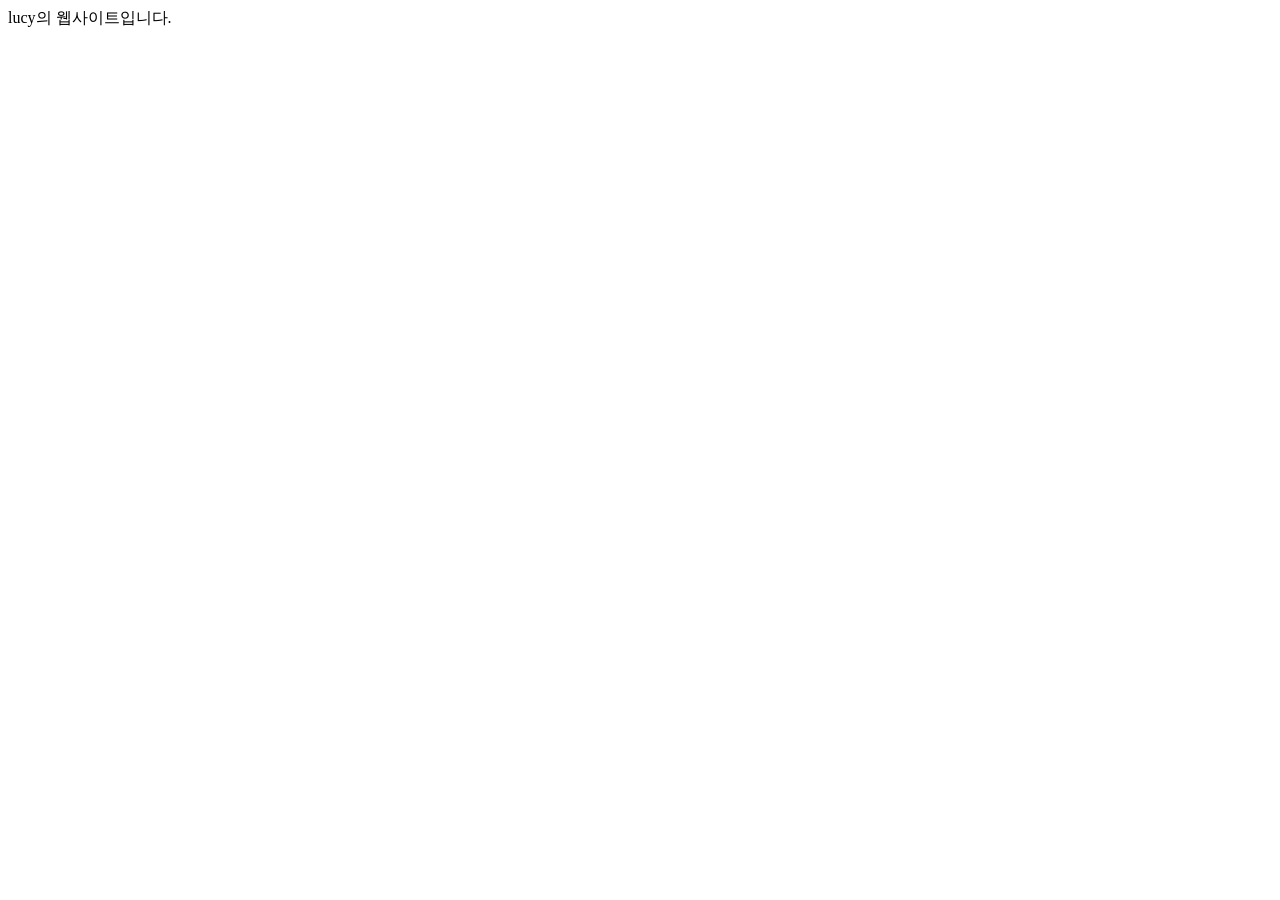
==== index.html @ ac0c005f "Add files via upload" ====
<!DOCTYPE html>
<html lang="en">
<head>
    <meta charset="UTF-8">
    <meta name="viewport" content="width=device-width, initial-scale=1.0">
    <title>Document</title>
</head>
<body>
    lucy의 웹사이트입니다.
</body>
</html>
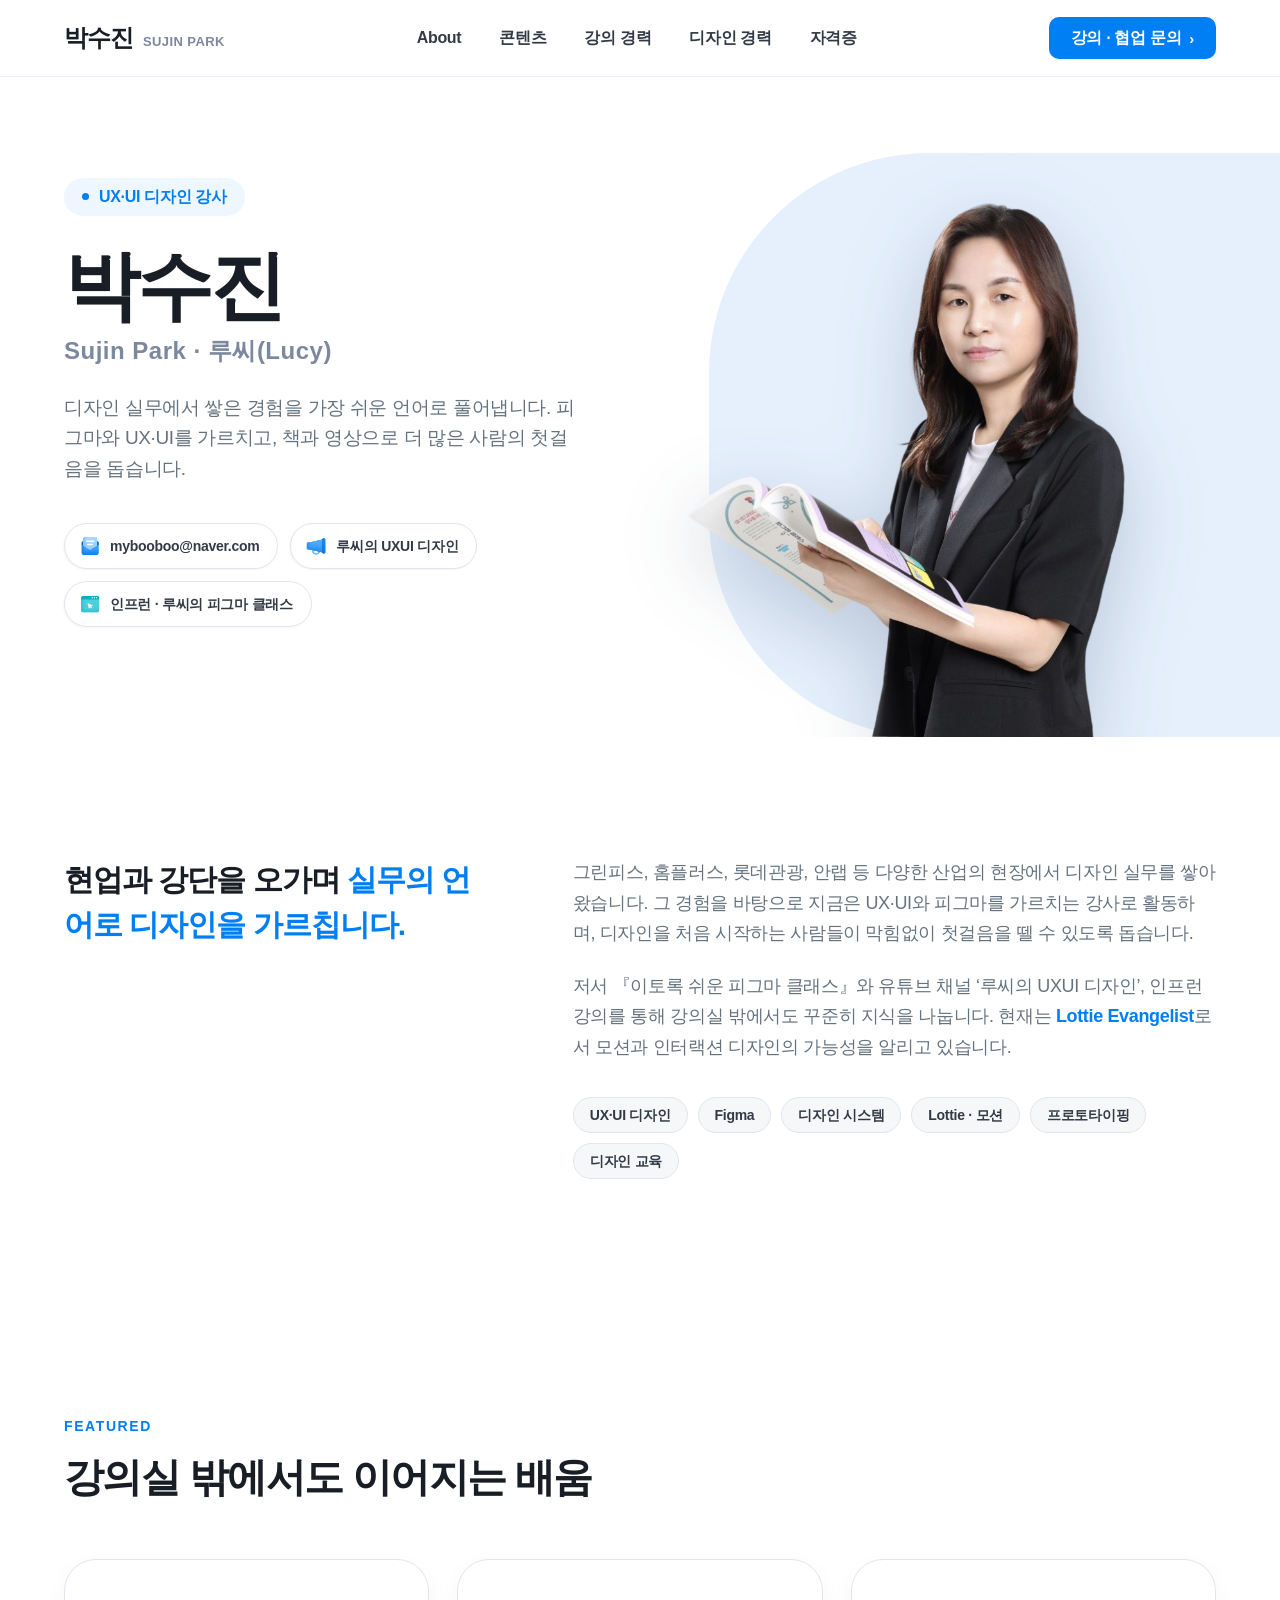
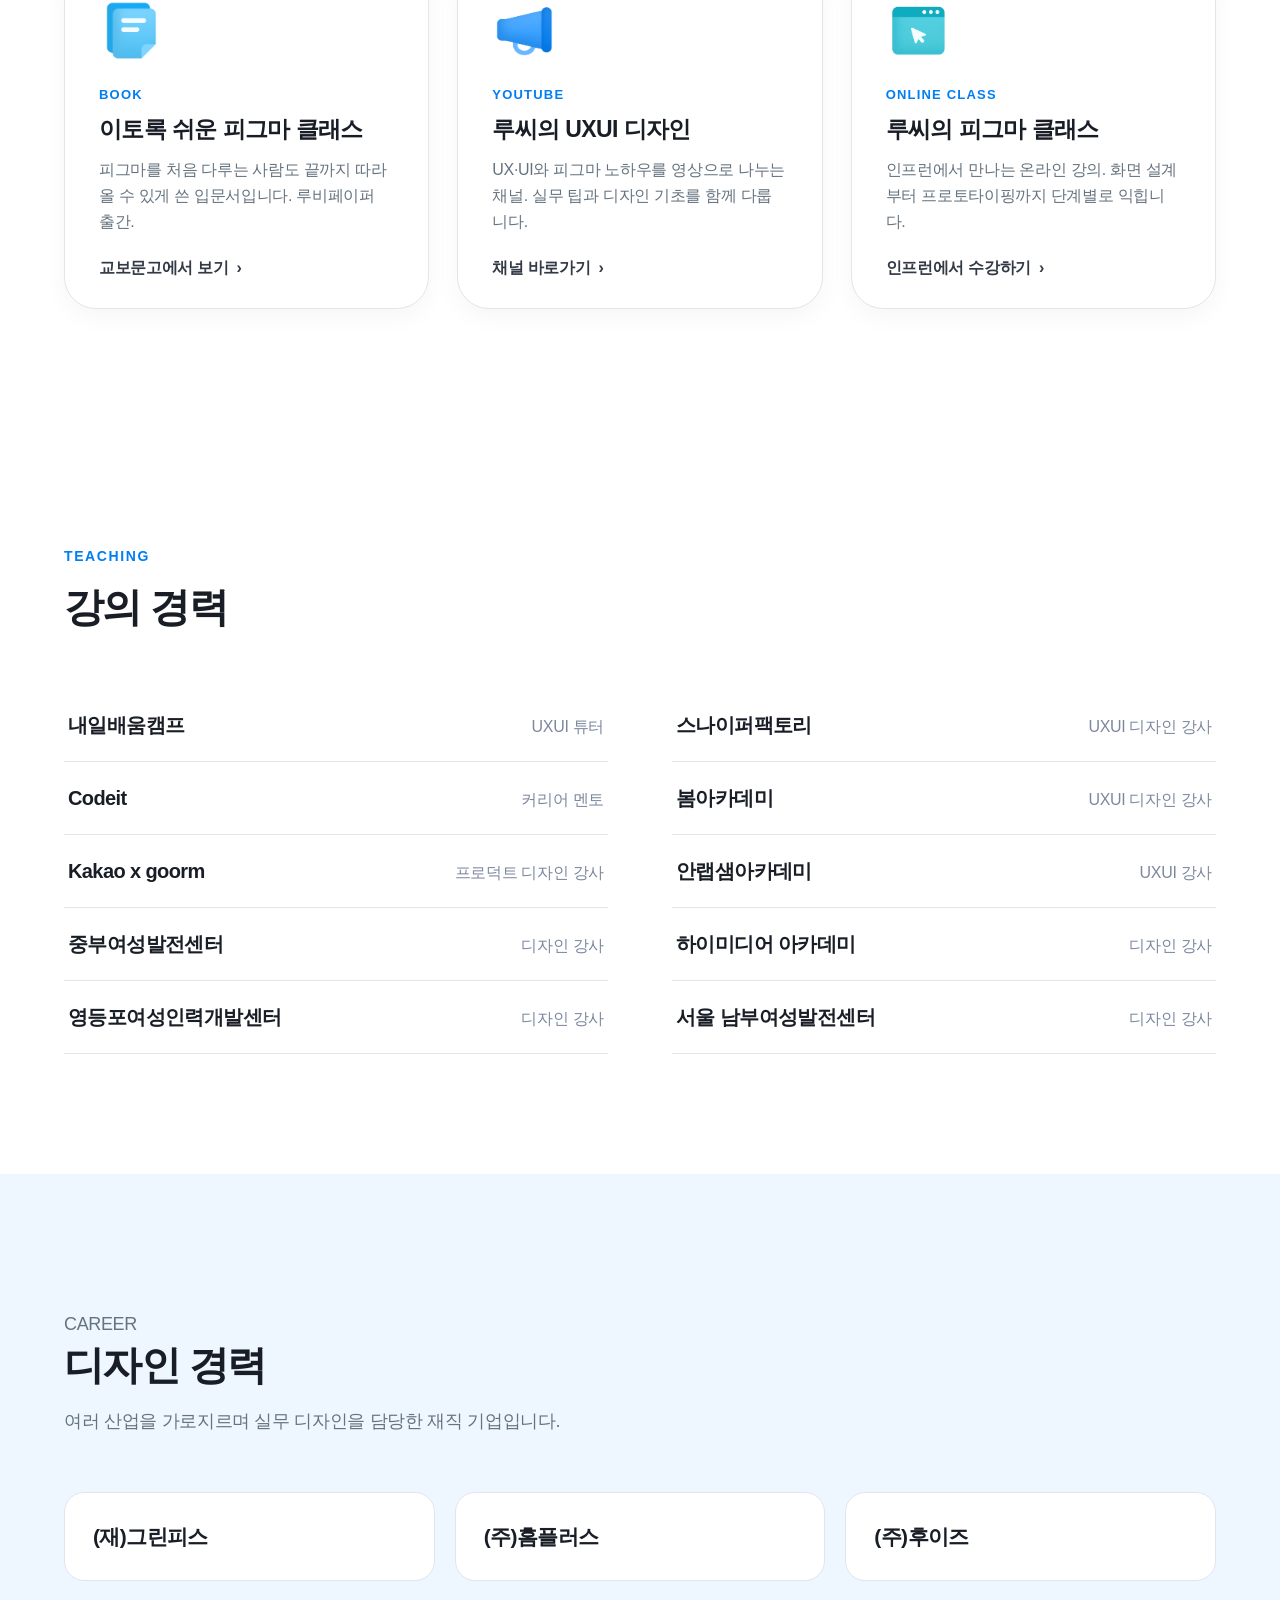
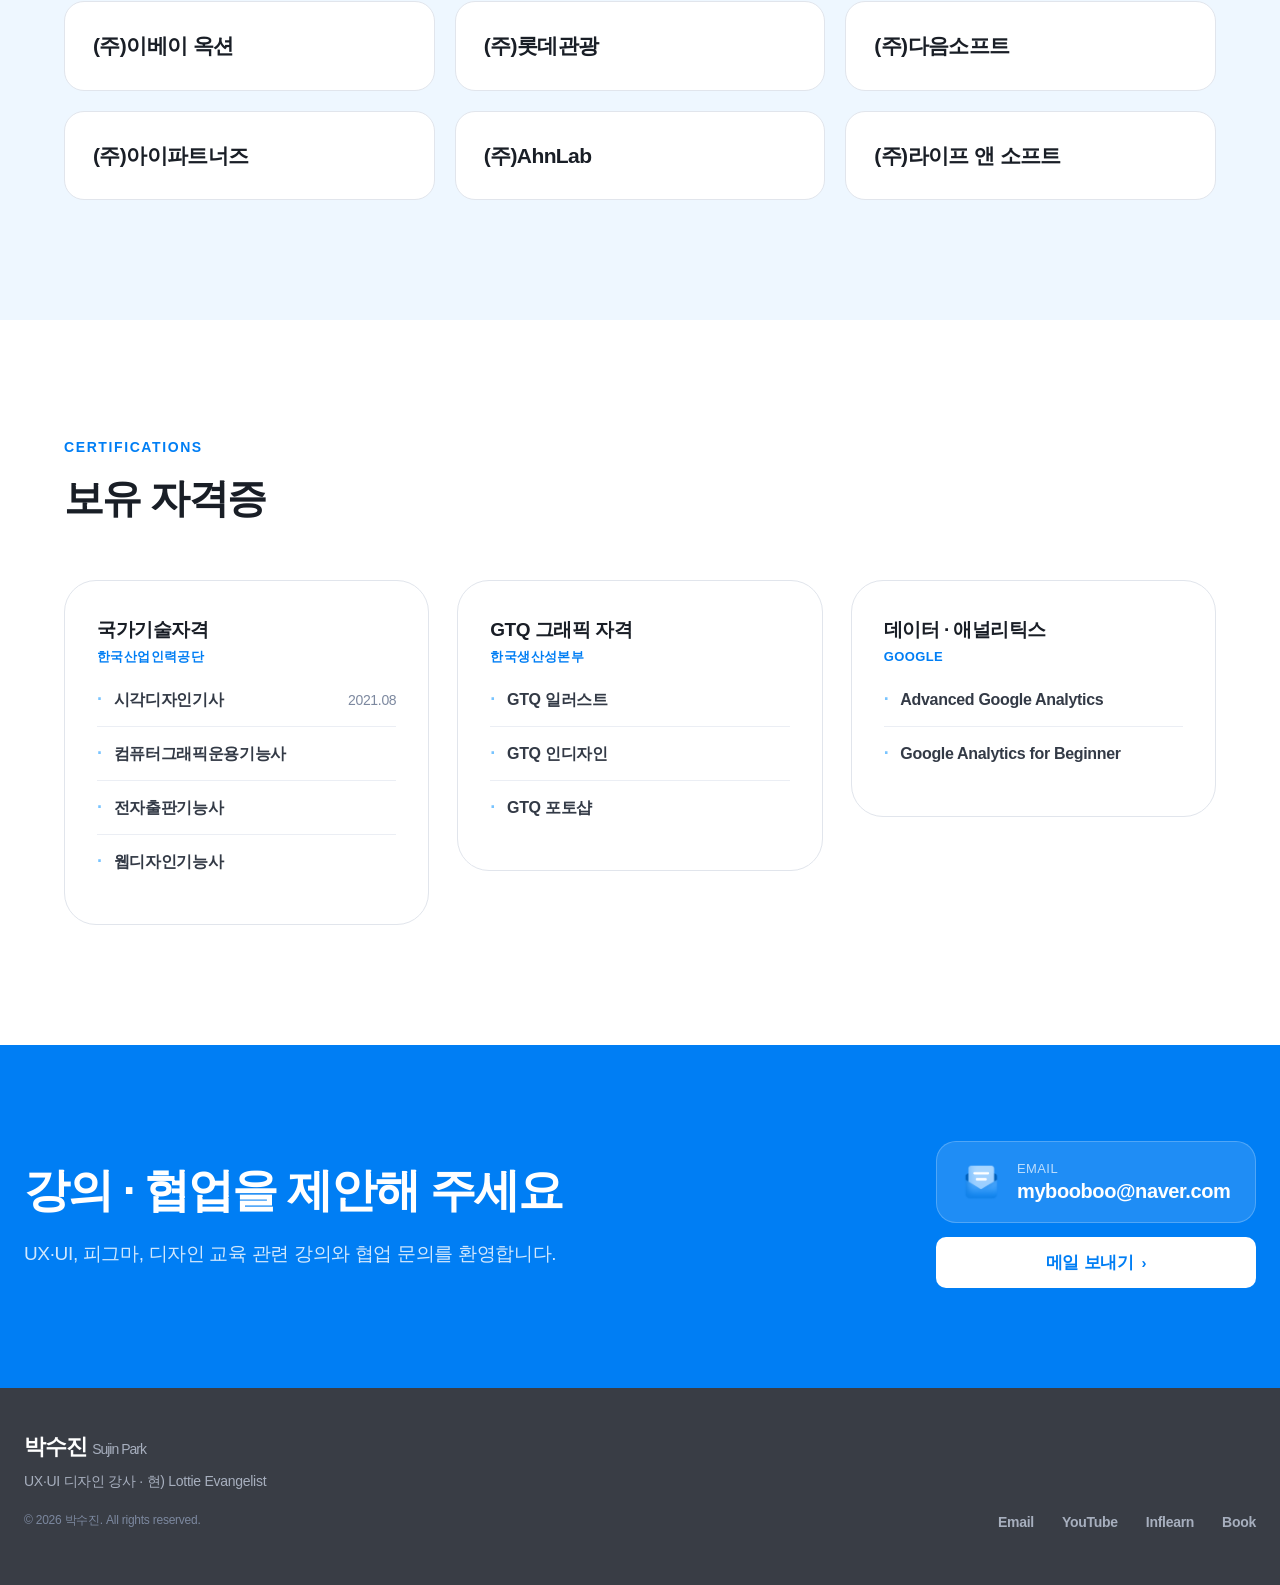
==== commit 2b61485a: "Add files via upload" ====
--- a/index.html
+++ b/index.html
@@ -1,11 +1,552 @@
-<!DOCTYPE html>
-<html lang="en">
+<!doctype html>
+<html lang="ko">
 <head>
-    <meta charset="UTF-8">
-    <meta name="viewport" content="width=device-width, initial-scale=1.0">
-    <title>Document</title>
+<meta charset="utf-8">
+<title>박수진 · UX·UI 디자인 강사</title>
+<meta name="viewport" content="width=device-width, initial-scale=1">
+<link rel="stylesheet" href="tov-tokens.css">
+<style>
+  :root {
+    --page-max: 1232px;
+    --page-pad: 40px;
+    --sec-pad-y: 120px;
+  }
+  html { scroll-behavior: smooth; }
+  body { background: var(--tov-bg-surface); color: var(--tov-text-1); }
+  a { color: inherit; text-decoration: none; }
+  img { display: block; max-width: 100%; }
+
+  .wrap {
+    max-width: var(--page-max);
+    margin: 0 auto;
+    padding-left: var(--page-pad);
+    padding-right: var(--page-pad);
+  }
+
+  /* ---------- eyebrow / section heading ---------- */
+  .eyebrow {
+    font: var(--tov-fw-bold) var(--tov-fs-meta)/1 var(--tov-font-sans);
+    letter-spacing: 1.6px;
+    text-transform: uppercase;
+    color: var(--tov-action);
+    margin: 0 0 18px;
+  }
+  .sec-title {
+    font: var(--tov-fw-bold) var(--tov-fs-h1)/1.3 var(--tov-font-sans);
+    letter-spacing: var(--tov-ls-h1);
+    color: var(--tov-text-1);
+    margin: 0;
+    text-wrap: balance;
+  }
+  .sec-head { margin-bottom: 56px; }
+
+  /* ================= HEADER ================= */
+  header.site {
+    position: sticky; top: 0; z-index: 50;
+    background: rgba(255,255,255,0.88);
+    backdrop-filter: saturate(180%) blur(8px);
+    border-bottom: 1px solid var(--tov-border-2);
+  }
+  .nav {
+    display: flex; align-items: center; justify-content: space-between;
+    height: 76px;
+  }
+  .brand { display: flex; align-items: baseline; gap: 10px; }
+  .brand .kr { font: var(--tov-fw-black) 24px/1 var(--tov-font-sans); letter-spacing: -1px; color: var(--tov-ink-900); }
+  .brand .en { font: var(--tov-fw-bold) 13px/1 var(--tov-font-sans); letter-spacing: 0.4px; color: var(--tov-ink-400); }
+  .nav-links { display: flex; align-items: center; gap: 38px; }
+  .nav-links a {
+    font: var(--tov-fw-bold) var(--tov-fs-body)/1 var(--tov-font-sans);
+    letter-spacing: -0.32px; color: var(--tov-ink-700);
+    transition: color var(--tov-dur-base) var(--tov-ease-out);
+  }
+  .nav-links a:hover { color: var(--tov-action); }
+  .btn {
+    display: inline-flex; align-items: center; gap: 8px;
+    font: var(--tov-fw-bold) var(--tov-fs-body)/1 var(--tov-font-sans);
+    letter-spacing: -0.32px;
+    border-radius: var(--tov-radius-sm);
+    padding: 13px 22px; cursor: pointer;
+    transition: background var(--tov-dur-base) var(--tov-ease-out), color var(--tov-dur-base) var(--tov-ease-out), transform var(--tov-dur-fast) var(--tov-ease-out);
+  }
+  .btn-primary { background: var(--tov-action); color: var(--tov-action-fg); }
+  .btn-primary:hover { background: var(--tov-action-hover); }
+  .btn-primary:active { transform: scale(0.97); background: var(--tov-action-press); }
+  .btn-ghost { border: 1px solid var(--tov-ink-400); color: var(--tov-ink-700); }
+  .btn-ghost:hover { border-color: var(--tov-action); color: var(--tov-action); }
+  .btn .chev { font-size: 15px; }
+
+  /* ================= HERO ================= */
+  .hero { position: relative; overflow: hidden; }
+  .hero-grid {
+    display: grid;
+    grid-template-columns: 1.05fr 0.95fr;
+    align-items: end;
+    min-height: 660px;
+  }
+  .hero-text { padding: 96px 0 110px; }
+  .hero-role {
+    display: inline-flex; align-items: center; gap: 10px;
+    background: var(--tov-tint-100); color: var(--tov-action);
+    font: var(--tov-fw-bold) var(--tov-fs-body)/1 var(--tov-font-sans);
+    letter-spacing: -0.32px;
+    padding: 11px 18px; border-radius: var(--tov-radius-full);
+    margin-bottom: 30px;
+  }
+  .hero-role .dot { width: 7px; height: 7px; border-radius: 50%; background: var(--tov-action); }
+  .hero-name {
+    font: var(--tov-fw-black) 76px/1.04 var(--tov-font-sans);
+    letter-spacing: -3.2px; color: var(--tov-ink-900); margin: 0;
+  }
+  .hero-name .en {
+    display: block; margin-top: 14px;
+    font: var(--tov-fw-bold) 24px/1 var(--tov-font-sans);
+    letter-spacing: 0.5px; color: var(--tov-ink-400);
+  }
+  .hero-desc {
+    margin: 30px 0 0; max-width: 520px;
+    font: var(--tov-fw-medium) 19px/1.62 var(--tov-font-sans);
+    letter-spacing: -0.35px; color: var(--tov-ink-500);
+    text-wrap: pretty;
+  }
+  .hero-chips { display: flex; flex-wrap: wrap; gap: 12px; margin-top: 38px; }
+  .chip {
+    display: inline-flex; align-items: center; gap: 9px;
+    background: var(--tov-bg-surface); border: 1px solid var(--tov-border-1);
+    border-radius: var(--tov-radius-full); padding: 11px 18px 11px 14px;
+    font: var(--tov-fw-bold) var(--tov-fs-meta)/1 var(--tov-font-sans);
+    letter-spacing: -0.28px; color: var(--tov-ink-700);
+    box-shadow: var(--tov-shadow-xs);
+    transition: border-color var(--tov-dur-base) var(--tov-ease-out), color var(--tov-dur-base) var(--tov-ease-out);
+  }
+  .chip:hover { border-color: var(--tov-action); color: var(--tov-action); }
+  .chip .ic { width: 22px; height: 22px; }
+
+  .hero-figure { position: relative; height: 640px; }
+  .hero-capsule {
+    position: absolute; top: 56px; bottom: 0; left: 40px;
+    right: calc(50% - 50vw);
+    background: var(--tov-tint-150);
+    border-radius: 220px 0 0 220px;
+  }
+  .hero-portrait {
+    position: absolute; bottom: 0; right: 4%;
+    height: 672px; width: auto; z-index: 2;
+    object-fit: contain; object-position: bottom center;
+    filter: drop-shadow(0 24px 40px rgba(31,52,80,0.22));
+  }
+
+  /* ================= ABOUT ================= */
+  .about { padding: var(--sec-pad-y) 0; }
+  .about-grid { display: grid; grid-template-columns: 0.8fr 1.2fr; gap: 80px; align-items: start; }
+  .about-lede {
+    font: var(--tov-fw-bold) 30px/1.5 var(--tov-font-sans);
+    letter-spacing: -1px; color: var(--tov-ink-900); margin: 0;
+    text-wrap: pretty;
+  }
+  .about-lede b { color: var(--tov-action); }
+  .about-body p {
+    font: var(--tov-fw-medium) 18px/1.7 var(--tov-font-sans);
+    letter-spacing: -0.35px; color: var(--tov-ink-500); margin: 0 0 22px;
+    text-wrap: pretty;
+  }
+  .tags { display: flex; flex-wrap: wrap; gap: 10px; margin-top: 34px; }
+  .tag {
+    font: var(--tov-fw-bold) var(--tov-fs-meta)/1 var(--tov-font-sans);
+    letter-spacing: -0.28px; color: var(--tov-ink-700);
+    background: var(--tov-tint-50); border: 1px solid var(--tov-border-1);
+    border-radius: var(--tov-radius-full); padding: 10px 16px;
+  }
+
+  /* ================= FEATURED CONTENT ================= */
+  .featured { padding: var(--sec-pad-y) 0; }
+  .cards-3 { display: grid; grid-template-columns: repeat(3, 1fr); gap: 28px; }
+  .fcard {
+    display: flex; flex-direction: column;
+    background: var(--tov-bg-surface);
+    border: 1px solid var(--tov-border-1);
+    border-radius: var(--tov-radius-lg);
+    box-shadow: var(--tov-shadow-md);
+    padding: 38px 34px 32px;
+    transition: box-shadow var(--tov-dur-slow) var(--tov-ease-out), transform var(--tov-dur-slow) var(--tov-ease-out);
+  }
+  .fcard:hover { box-shadow: 0 12px 32px rgba(0,0,0,0.08); transform: translateY(-4px); }
+  .fcard .ic {
+    width: 64px; height: 64px; margin-bottom: 26px;
+  }
+  .fcard .kind {
+    font: var(--tov-fw-bold) 13px/1 var(--tov-font-sans);
+    letter-spacing: 1.2px; text-transform: uppercase; color: var(--tov-action);
+    margin-bottom: 12px;
+  }
+  .fcard h3 {
+    font: var(--tov-fw-bold) 23px/1.4 var(--tov-font-sans);
+    letter-spacing: -0.6px; color: var(--tov-ink-900); margin: 0 0 12px;
+  }
+  .fcard p {
+    font: var(--tov-fw-medium) var(--tov-fs-body)/1.62 var(--tov-font-sans);
+    letter-spacing: -0.32px; color: var(--tov-ink-500); margin: 0 0 26px;
+  }
+  .fcard .go {
+    margin-top: auto;
+    display: inline-flex; align-items: center; gap: 8px;
+    font: var(--tov-fw-bold) var(--tov-fs-body)/1 var(--tov-font-sans);
+    letter-spacing: -0.32px; color: var(--tov-ink-700);
+    transition: color var(--tov-dur-base) var(--tov-ease-out), gap var(--tov-dur-base) var(--tov-ease-out);
+  }
+  .fcard:hover .go { color: var(--tov-action); gap: 12px; }
+
+  /* ================= TEACHING ================= */
+  .teaching { padding: var(--sec-pad-y) 0; }
+  .teach-grid { display: grid; grid-template-columns: 1fr 1fr; gap: 0 64px; }
+  .teach-item {
+    display: flex; align-items: baseline; gap: 18px;
+    padding: 22px 4px; border-bottom: 1px solid var(--tov-border-1);
+  }
+  .teach-item .org {
+    font: var(--tov-fw-bold) 20px/1.4 var(--tov-font-sans);
+    letter-spacing: -0.6px; color: var(--tov-ink-900);
+    flex: 1;
+  }
+  .teach-item .role {
+    font: var(--tov-fw-medium) var(--tov-fs-body)/1.4 var(--tov-font-sans);
+    letter-spacing: -0.32px; color: var(--tov-ink-400);
+    white-space: nowrap;
+  }
+
+  /* ================= CAREER (tinted band) ================= */
+  .career { padding: var(--sec-pad-y) 0; background: var(--tov-tint-100); }
+  .career .sec-head p {
+    margin: 16px 0 0;
+    font: var(--tov-fw-medium) 18px/1.6 var(--tov-font-sans);
+    letter-spacing: -0.35px; color: var(--tov-ink-500);
+  }
+  .company-grid { display: grid; grid-template-columns: repeat(3, 1fr); gap: 20px; }
+  .company {
+    background: var(--tov-bg-surface);
+    border: 1px solid var(--tov-border-1);
+    border-radius: var(--tov-radius-md);
+    padding: 30px 28px;
+    display: flex; align-items: center;
+    font: var(--tov-fw-bold) 21px/1.3 var(--tov-font-sans);
+    letter-spacing: -0.6px; color: var(--tov-ink-900);
+    transition: border-color var(--tov-dur-base) var(--tov-ease-out), box-shadow var(--tov-dur-base) var(--tov-ease-out);
+  }
+  .company:hover { border-color: var(--tov-blue-200); box-shadow: var(--tov-shadow-md); }
+
+  /* ================= CERTS ================= */
+  .certs { padding: var(--sec-pad-y) 0; }
+  .cert-grid { display: grid; grid-template-columns: repeat(3, 1fr); gap: 28px; align-items: start; }
+  .cert-col {
+    border: 1px solid var(--tov-border-1);
+    border-radius: var(--tov-radius-lg);
+    padding: 36px 32px;
+  }
+  .cert-col .issuer {
+    font: var(--tov-fw-bold) 19px/1.4 var(--tov-font-sans);
+    letter-spacing: -0.5px; color: var(--tov-ink-900); margin: 0 0 6px;
+  }
+  .cert-col .issuer-en {
+    font: var(--tov-fw-bold) 13px/1 var(--tov-font-sans);
+    letter-spacing: 0.4px; color: var(--tov-action);
+    text-transform: uppercase; margin: 0 0 24px;
+  }
+  .cert-col ul { list-style: none; margin: 0; padding: 0; }
+  .cert-col li {
+    display: flex; align-items: baseline; gap: 12px;
+    padding: 14px 0; border-top: 1px solid var(--tov-border-2);
+    font: var(--tov-fw-bold) var(--tov-fs-body)/1.5 var(--tov-font-sans);
+    letter-spacing: -0.32px; color: var(--tov-ink-700);
+  }
+  .cert-col li:first-child { border-top: none; padding-top: 0; }
+  .cert-col li .mk { color: var(--tov-blue-200); font-size: 18px; line-height: 1.4; }
+  .cert-col li .date { margin-left: auto; color: var(--tov-ink-400); font-weight: 500; font-size: var(--tov-fs-meta); white-space: nowrap; }
+
+  /* ================= CTA ================= */
+  .cta { background: var(--tov-action); }
+  .cta-inner {
+    padding: 96px 0 100px;
+    display: flex; align-items: center; justify-content: space-between; gap: 60px;
+  }
+  .cta h2 {
+    font: var(--tov-fw-black) 46px/1.3 var(--tov-font-sans);
+    letter-spacing: -2px; color: #fff; margin: 0;
+  }
+  .cta p {
+    margin: 18px 0 0;
+    font: var(--tov-fw-medium) 19px/1.6 var(--tov-font-sans);
+    letter-spacing: -0.35px; color: rgba(255,255,255,0.82);
+  }
+  .cta-actions { display: flex; flex-direction: column; gap: 14px; align-items: stretch; min-width: 320px; }
+  .cta-mail {
+    display: flex; align-items: center; gap: 16px;
+    background: rgba(255,255,255,0.12); border: 1px solid rgba(255,255,255,0.22);
+    border-radius: var(--tov-radius-md); padding: 20px 24px;
+  }
+  .cta-mail .ic { width: 40px; height: 40px; }
+  .cta-mail .lbl { font: var(--tov-fw-medium) 13px/1 var(--tov-font-sans); letter-spacing: 0.4px; color: rgba(255,255,255,0.7); text-transform: uppercase; margin-bottom: 6px; }
+  .cta-mail .val { font: var(--tov-fw-bold) 20px/1 var(--tov-font-sans); letter-spacing: -0.4px; color: #fff; }
+  .btn-white { background: #fff; color: var(--tov-action); justify-content: center; padding: 17px 22px; font-size: 17px; }
+  .btn-white:hover { background: var(--tov-tint-100); }
+
+  /* ================= FOOTER ================= */
+  footer.site { background: var(--tov-bg-dark); color: #fff; }
+  .foot-inner { padding: 48px 0 56px; display: flex; justify-content: space-between; align-items: flex-end; gap: 40px; }
+  .foot-brand .kr { font: var(--tov-fw-black) 22px/1 var(--tov-font-sans); letter-spacing: -1px; color: #fff; }
+  .foot-brand .role { margin-top: 12px; font: var(--tov-fw-medium) var(--tov-fs-meta)/1.6 var(--tov-font-sans); letter-spacing: -0.28px; color: var(--tov-ink-300); }
+  .foot-links { display: flex; gap: 28px; }
+  .foot-links a { font: var(--tov-fw-bold) var(--tov-fs-meta)/1 var(--tov-font-sans); letter-spacing: -0.28px; color: var(--tov-ink-300); transition: color var(--tov-dur-base) var(--tov-ease-out); }
+  .foot-links a:hover { color: #fff; }
+  .foot-copy { font: var(--tov-fw-medium) var(--tov-fs-tiny)/1.5 var(--tov-font-sans); letter-spacing: -0.24px; color: var(--tov-ink-400); }
+
+  /* ---------- reveal (visible by default; JS adds the hide-then-reveal) ---------- */
+  .reveal { transition: opacity 0.7s var(--tov-ease-out), transform 0.7s var(--tov-ease-out); }
+  .reveal.pre { opacity: 0; transform: translateY(24px); }
+  @media (prefers-reduced-motion: reduce) { .reveal, .reveal.pre { opacity: 1; transform: none; transition: none; } }
+
+  /* ---------- responsive ---------- */
+  @media (max-width: 980px) {
+    .nav-links { display: none; }
+    .hero-grid { grid-template-columns: 1fr; min-height: 0; }
+    .hero-text { padding: 64px 0 40px; }
+    .hero-name { font-size: 56px; }
+    .hero-figure { height: 440px; }
+    .hero-capsule { left: 0; right: calc(50% - 50vw); top: 30px; border-radius: 160px 0 0 160px; }
+    .hero-portrait { right: 2%; height: 452px; width: auto; }
+    .about-grid { grid-template-columns: 1fr; gap: 40px; }
+    .cards-3, .company-grid, .cert-grid { grid-template-columns: 1fr; }
+    .teach-grid { grid-template-columns: 1fr; gap: 0; }
+    .cta-inner { flex-direction: column; align-items: flex-start; }
+    .cta h2 { font-size: 36px; }
+    .foot-inner { flex-direction: column; align-items: flex-start; }
+  }
+</style>
 </head>
 <body>
-    lucy의 웹사이트입니다.
+
+<!-- ===================== HEADER ===================== -->
+<header class="site">
+  <div class="wrap nav">
+    <a class="brand" href="#top">
+      <span class="kr">박수진</span>
+      <span class="en">SUJIN&nbsp;PARK</span>
+    </a>
+    <nav class="nav-links">
+      <a href="#about">About</a>
+      <a href="#content">콘텐츠</a>
+      <a href="#teaching">강의 경력</a>
+      <a href="#career">디자인 경력</a>
+      <a href="#certs">자격증</a>
+    </nav>
+    <a class="btn btn-primary" href="mailto:mybooboo@naver.com">강의 · 협업 문의<span class="chev">›</span></a>
+  </div>
+</header>
+
+<!-- ===================== HERO ===================== -->
+<section class="hero" id="top">
+  <div class="wrap hero-grid">
+    <div class="hero-text">
+      <span class="hero-role"><span class="dot"></span>UX·UI 디자인 강사</span>
+      <h1 class="hero-name">박수진<span class="en">Sujin Park · 루씨(Lucy)</span></h1>
+      <p class="hero-desc">디자인 실무에서 쌓은 경험을 가장 쉬운 언어로 풀어냅니다. 피그마와 UX·UI를 가르치고, 책과 영상으로 더 많은 사람의 첫걸음을 돕습니다.</p>
+      <div class="hero-chips">
+        <a class="chip" href="mailto:mybooboo@naver.com"><img class="ic" src="assets/icon-mail.png" alt="">mybooboo@naver.com</a>
+        <a class="chip" href="https://www.youtube.com/@uxui" target="_blank" rel="noopener"><img class="ic" src="assets/icon-megaphone.png" alt="">루씨의 UXUI 디자인</a>
+        <a class="chip" href="https://inf.run/4Bzsj" target="_blank" rel="noopener"><img class="ic" src="assets/icon-window.png" alt="">인프런 · 루씨의 피그마 클래스</a>
+      </div>
+    </div>
+    <div class="hero-figure">
+      <div class="hero-capsule"></div>
+      <img class="hero-portrait" src="uploads/박수진-투명배경.png" alt="박수진 강사 프로필 사진">
+    </div>
+  </div>
+</section>
+
+<!-- ===================== ABOUT ===================== -->
+<section class="about" id="about">
+  <div class="wrap about-grid reveal">
+    <p class="about-lede">현업과 강단을 오가며 <b>실무의 언어로 디자인을 가르칩니다.</b></p>
+    <div class="about-body">
+      <p>그린피스, 홈플러스, 롯데관광, 안랩 등 다양한 산업의 현장에서 디자인 실무를 쌓아왔습니다. 그 경험을 바탕으로 지금은 UX·UI와 피그마를 가르치는 강사로 활동하며, 디자인을 처음 시작하는 사람들이 막힘없이 첫걸음을 뗄 수 있도록 돕습니다.</p>
+      <p>저서 『이토록 쉬운 피그마 클래스』와 유튜브 채널 ‘루씨의 UXUI 디자인’, 인프런 강의를 통해 강의실 밖에서도 꾸준히 지식을 나눕니다. 현재는 <b style="color:var(--tov-action)">Lottie Evangelist</b>로서 모션과 인터랙션 디자인의 가능성을 알리고 있습니다.</p>
+      <div class="tags">
+        <span class="tag">UX·UI 디자인</span>
+        <span class="tag">Figma</span>
+        <span class="tag">디자인 시스템</span>
+        <span class="tag">Lottie · 모션</span>
+        <span class="tag">프로토타이핑</span>
+        <span class="tag">디자인 교육</span>
+      </div>
+    </div>
+  </div>
+</section>
+
+<!-- ===================== FEATURED CONTENT ===================== -->
+<section class="featured" id="content">
+  <div class="wrap">
+    <div class="sec-head reveal">
+      <p class="eyebrow">Featured</p>
+      <h2 class="sec-title">강의실 밖에서도 이어지는 배움</h2>
+    </div>
+    <div class="cards-3 reveal">
+      <a class="fcard" href="https://product.kyobobook.co.kr/detail/S000213625223" target="_blank" rel="noopener">
+        <img class="ic" src="assets/icon-doc.png" alt="">
+        <span class="kind">Book</span>
+        <h3>이토록 쉬운 피그마 클래스</h3>
+        <p>피그마를 처음 다루는 사람도 끝까지 따라올 수 있게 쓴 입문서입니다. 루비페이퍼 출간.</p>
+        <span class="go">교보문고에서 보기 <span class="chev">›</span></span>
+      </a>
+      <a class="fcard" href="https://www.youtube.com/@uxui" target="_blank" rel="noopener">
+        <img class="ic" src="assets/icon-megaphone.png" alt="">
+        <span class="kind">YouTube</span>
+        <h3>루씨의 UXUI 디자인</h3>
+        <p>UX·UI와 피그마 노하우를 영상으로 나누는 채널. 실무 팁과 디자인 기초를 함께 다룹니다.</p>
+        <span class="go">채널 바로가기 <span class="chev">›</span></span>
+      </a>
+      <a class="fcard" href="https://inf.run/4Bzsj" target="_blank" rel="noopener">
+        <img class="ic" src="assets/icon-window.png" alt="">
+        <span class="kind">Online Class</span>
+        <h3>루씨의 피그마 클래스</h3>
+        <p>인프런에서 만나는 온라인 강의. 화면 설계부터 프로토타이핑까지 단계별로 익힙니다.</p>
+        <span class="go">인프런에서 수강하기 <span class="chev">›</span></span>
+      </a>
+    </div>
+  </div>
+</section>
+
+<!-- ===================== TEACHING ===================== -->
+<section class="teaching" id="teaching">
+  <div class="wrap">
+    <div class="sec-head reveal">
+      <p class="eyebrow">Teaching</p>
+      <h2 class="sec-title">강의 경력</h2>
+    </div>
+    <div class="teach-grid reveal">
+      <div class="teach-item"><span class="org">내일배움캠프</span><span class="role">UXUI 튜터</span></div>
+      <div class="teach-item"><span class="org">스나이퍼팩토리</span><span class="role">UXUI 디자인 강사</span></div>
+      <div class="teach-item"><span class="org">Codeit</span><span class="role">커리어 멘토</span></div>
+      <div class="teach-item"><span class="org">봄아카데미</span><span class="role">UXUI 디자인 강사</span></div>
+      <div class="teach-item"><span class="org">Kakao x goorm</span><span class="role">프로덕트 디자인 강사</span></div>
+      <div class="teach-item"><span class="org">안랩샘아카데미</span><span class="role">UXUI 강사</span></div>
+      <div class="teach-item"><span class="org">중부여성발전센터</span><span class="role">디자인 강사</span></div>
+      <div class="teach-item"><span class="org">하이미디어 아카데미</span><span class="role">디자인 강사</span></div>
+      <div class="teach-item"><span class="org">영등포여성인력개발센터</span><span class="role">디자인 강사</span></div>
+      <div class="teach-item"><span class="org">서울 남부여성발전센터</span><span class="role">디자인 강사</span></div>
+    </div>
+  </div>
+</section>
+
+<!-- ===================== CAREER (tinted band) ===================== -->
+<section class="career" id="career">
+  <div class="wrap">
+    <div class="sec-head reveal">
+      <p class="eyebrow">Career</p>
+      <h2 class="sec-title">디자인 경력</h2>
+      <p>여러 산업을 가로지르며 실무 디자인을 담당한 재직 기업입니다.</p>
+    </div>
+    <div class="company-grid reveal">
+      <div class="company">(재)그린피스</div>
+      <div class="company">(주)홈플러스</div>
+      <div class="company">(주)후이즈</div>
+      <div class="company">(주)이베이 옥션</div>
+      <div class="company">(주)롯데관광</div>
+      <div class="company">(주)다음소프트</div>
+      <div class="company">(주)아이파트너즈</div>
+      <div class="company">(주)AhnLab</div>
+      <div class="company">(주)라이프 앤 소프트</div>
+    </div>
+  </div>
+</section>
+
+<!-- ===================== CERTS ===================== -->
+<section class="certs" id="certs">
+  <div class="wrap">
+    <div class="sec-head reveal">
+      <p class="eyebrow">Certifications</p>
+      <h2 class="sec-title">보유 자격증</h2>
+    </div>
+    <div class="cert-grid reveal">
+      <div class="cert-col">
+        <p class="issuer">국가기술자격</p>
+        <p class="issuer-en">한국산업인력공단</p>
+        <ul>
+          <li><span class="mk">·</span>시각디자인기사<span class="date">2021.08</span></li>
+          <li><span class="mk">·</span>컴퓨터그래픽운용기능사</li>
+          <li><span class="mk">·</span>전자출판기능사</li>
+          <li><span class="mk">·</span>웹디자인기능사</li>
+        </ul>
+      </div>
+      <div class="cert-col">
+        <p class="issuer">GTQ 그래픽 자격</p>
+        <p class="issuer-en">한국생산성본부</p>
+        <ul>
+          <li><span class="mk">·</span>GTQ 일러스트</li>
+          <li><span class="mk">·</span>GTQ 인디자인</li>
+          <li><span class="mk">·</span>GTQ 포토샵</li>
+        </ul>
+      </div>
+      <div class="cert-col">
+        <p class="issuer">데이터 · 애널리틱스</p>
+        <p class="issuer-en">Google</p>
+        <ul>
+          <li><span class="mk">·</span>Advanced Google Analytics</li>
+          <li><span class="mk">·</span>Google Analytics for Beginner</li>
+        </ul>
+      </div>
+    </div>
+  </div>
+</section>
+
+<!-- ===================== CTA ===================== -->
+<section class="cta">
+  <div class="wrap cta-inner reveal">
+    <div>
+      <h2>강의 · 협업을 제안해 주세요</h2>
+      <p>UX·UI, 피그마, 디자인 교육 관련 강의와 협업 문의를 환영합니다.</p>
+    </div>
+    <div class="cta-actions">
+      <a class="cta-mail" href="mailto:mybooboo@naver.com">
+        <img class="ic" src="assets/icon-mail.png" alt="">
+        <span>
+          <span class="lbl" style="display:block">Email</span>
+          <span class="val">mybooboo@naver.com</span>
+        </span>
+      </a>
+      <a class="btn btn-white" href="mailto:mybooboo@naver.com">메일 보내기<span class="chev">›</span></a>
+    </div>
+  </div>
+</section>
+
+<!-- ===================== FOOTER ===================== -->
+<footer class="site">
+  <div class="wrap foot-inner">
+    <div class="foot-brand">
+      <div class="kr">박수진 <span style="font-weight:500;color:var(--tov-ink-300);font-size:14px;">Sujin Park</span></div>
+      <div class="role">UX·UI 디자인 강사 · 현) Lottie Evangelist</div>
+      <div class="foot-copy" style="margin-top:18px;">© 2026 박수진. All rights reserved.</div>
+    </div>
+    <div class="foot-links">
+      <a href="mailto:mybooboo@naver.com">Email</a>
+      <a href="https://www.youtube.com/@uxui" target="_blank" rel="noopener">YouTube</a>
+      <a href="https://inf.run/4Bzsj" target="_blank" rel="noopener">Inflearn</a>
+      <a href="https://product.kyobobook.co.kr/detail/S000213625223" target="_blank" rel="noopener">Book</a>
+    </div>
+  </div>
+</footer>
+
+<script>
+  (function(){
+    var els = Array.prototype.slice.call(document.querySelectorAll('.reveal'));
+    if (!('IntersectionObserver' in window)) return;       // no JS support -> stays visible
+    els.forEach(function(el){ el.classList.add('pre'); });  // hide only after we know we can reveal
+    var io = new IntersectionObserver(function(entries){
+      entries.forEach(function(e){
+        if (e.isIntersecting) { e.target.classList.remove('pre'); io.unobserve(e.target); }
+      });
+    }, { threshold: 0.12, rootMargin: '0px 0px -8% 0px' });
+    els.forEach(function(el){ io.observe(el); });
+  })();
+</script>
+
 </body>
-</html>+</html>
--- a/tov-tokens.css
+++ b/tov-tokens.css
@@ -0,0 +1,253 @@
+/* ============================================================
+   TOV / TOBEU Design System — Foundations
+   Source: Figma "Untitled.fig" (page = TOBEU main page)
+   ============================================================ */
+
+/* Pretendard Variable — uploaded by the user (local file) */
+@font-face {
+  font-family: "Pretendard";
+  font-weight: 45 920;
+  font-style: normal;
+  font-display: swap;
+  src: url("fonts/PretendardVariable.ttf") format("truetype-variations"),
+       url("fonts/PretendardVariable.ttf") format("truetype");
+}
+@font-face {
+  font-family: "Pretendard Variable";
+  font-weight: 45 920;
+  font-style: normal;
+  font-display: swap;
+  src: url("fonts/PretendardVariable.ttf") format("truetype-variations"),
+       url("fonts/PretendardVariable.ttf") format("truetype");
+}
+
+:root {
+  /* -------------------- Brand color -------------------- */
+  --tov-blue-500:   #007EF4;   /* primary action / brand */
+  --tov-blue-600:   #2C54D0;   /* deep accent on icon glyphs */
+  --tov-blue-400:   #457DFF;   /* secondary blue accent */
+  --tov-blue-300:   #5188FD;   /* gradient stop */
+  --tov-blue-200:   #78C4FF;   /* gradient stop (light) */
+
+  /* -------------------- Tinted surfaces ---------------- */
+  --tov-tint-25:    #F8FAFF;   /* near-white icon highlight */
+  --tov-tint-50:    #F5F7F9;   /* icon body wash */
+  --tov-tint-100:   #EEF7FF;   /* section background (Course) */
+  --tov-tint-150:   #E6F0FD;   /* hero capsule background */
+
+  /* -------------------- Neutral foreground ------------- */
+  --tov-ink-900:    #191E26;   /* primary text, headings */
+  --tov-ink-800:    #20272E;   /* over-image text/overlays */
+  --tov-ink-700:    #333A46;   /* secondary heading / dark surface */
+  --tov-ink-600:    #393D45;   /* footer surface */
+  --tov-ink-500:    #65737F;   /* body / secondary text  (Figma 65,111,131) */
+  --tov-ink-400:    #7C889F;   /* tertiary / muted, button-outline border */
+  --tov-ink-300:    #A7AFBE;   /* placeholder / footer text */
+
+  /* -------------------- Hairlines & lines -------------- */
+  --tov-line-100:   #E1E5EC;   /* primary card/divider border */
+  --tov-line-200:   #EBEEF4;   /* softer divider */
+  --tov-line-300:   #CED3DE;   /* small inline vertical divider */
+  --tov-line-400:   #DFE4F1;   /* gradient stop on shadow halo */
+
+  /* -------------------- Backgrounds -------------------- */
+  --tov-bg-canvas:  #F5F6FA;   /* page outer canvas */
+  --tov-bg-surface: #FFFFFF;   /* default card / surface */
+  --tov-bg-dark:    #393D45;   /* footer */
+
+  /* -------------------- Status / utility --------------- */
+  --tov-warm-100:   #FFE5C5;   /* warm fill (section markers) */
+  --tov-accent-purple: #9747FF; /* design-only dashed accent */
+
+  /* -------------------- Brand gradients ---------------- */
+  --tov-grad-blue:   linear-gradient(180deg, var(--tov-blue-200) 0%, var(--tov-blue-300) 100%);
+  --tov-grad-surface:linear-gradient(180deg, var(--tov-tint-25) 1%, var(--tov-tint-50) 99%);
+
+  /* ====================================================
+     TYPOGRAPHY — base
+     ==================================================== */
+  --tov-font-sans: "Pretendard", "Pretendard Variable",
+                   -apple-system, BlinkMacSystemFont,
+                   "Apple SD Gothic Neo", "Noto Sans KR",
+                   "Helvetica Neue", Arial, sans-serif;
+
+  /* Font weights actually used in Figma */
+  --tov-fw-regular: 400;
+  --tov-fw-medium:  500;
+  --tov-fw-semi:    600;
+  --tov-fw-bold:    700;
+  --tov-fw-black:   900;
+
+  /* Type scale (px → rem, 16px root) */
+  --tov-fs-display:  48px;   /* hero "IT전문가를 위한 첫걸음 …" */
+  --tov-fs-h1:       40px;   /* section headlines, "궁금증을…" */
+  --tov-fs-h2:       28px;   /* "토브그룹은…", tab labels */
+  --tov-fs-h3:       24px;   /* card sub-heads */
+  --tov-fs-h4:       20px;   /* course-card title */
+  --tov-fs-lead:     18px;   /* link text / callouts */
+  --tov-fs-body:     16px;   /* paragraph body */
+  --tov-fs-small:    15px;   /* footer pill label */
+  --tov-fs-meta:     14px;   /* meta, dates, sub-nav */
+  --tov-fs-tiny:     12px;   /* copyright / disclosures */
+  --tov-fs-micro:    11px;   /* © line */
+
+  /* Line-heights — Korean text wants a touch more space */
+  --tov-lh-tight:   1.0;
+  --tov-lh-snug:    1.28;
+  --tov-lh-normal:  1.4;     /* Korean body default */
+  --tov-lh-loose:   1.55;
+
+  /* Letter-spacing — tracks tight, Korean convention */
+  --tov-ls-display: -1.76px;
+  --tov-ls-h1:      -1.60px;
+  --tov-ls-h2:      -1.12px;
+  --tov-ls-h3:      -0.52px;
+  --tov-ls-h4:      -0.44px;
+  --tov-ls-lead:    -0.35px;
+  --tov-ls-body:    -0.32px;
+  --tov-ls-meta:    -0.28px;
+  --tov-ls-tiny:    -0.24px;
+
+  /* ====================================================
+     SPACING — based on observed Figma values
+     ==================================================== */
+  --tov-space-1:  4px;
+  --tov-space-2:  8px;
+  --tov-space-3:  12px;
+  --tov-space-4:  16px;
+  --tov-space-5:  20px;
+  --tov-space-6:  24px;
+  --tov-space-7:  32px;
+  --tov-space-8:  40px;
+  --tov-space-9:  52px;
+  --tov-space-10: 60px;
+  --tov-space-11: 80px;
+  --tov-space-12: 100px;
+
+  /* Page-grid: 1232px content, centered in 1920 (344px gutters) */
+  --tov-grid-max: 1232px;
+  --tov-grid-gutter: 344px;
+
+  /* ====================================================
+     RADII
+     ==================================================== */
+  --tov-radius-sm:  10px;  /* buttons */
+  --tov-radius-md:  20px;  /* small cards, capsules */
+  --tov-radius-lg:  32px;  /* primary cards */
+  --tov-radius-full: 1000px;
+
+  /* ====================================================
+     SHADOWS — observed Figma drop-shadows
+     ==================================================== */
+  --tov-shadow-xs:  -1px 1px 2px 0 rgba(0,0,0,0.04);    /* quick-link rail */
+  --tov-shadow-sm:  -1px 3px 2px 0 rgba(0,0,0,0.04);    /* header */
+  --tov-shadow-md:   0 8px 24px 0 rgba(0,0,0,0.04);     /* course card */
+  --tov-shadow-lg:   8px 16px 40px 0 rgba(0,0,0,0.06);  /* hero login card */
+
+  /* Icon inner glow (the "3D" pill of an isometric icon) */
+  --tov-shadow-inset-icon:
+       inset 3.93px -3.93px 9.83px 0 var(--tov-line-400);
+
+  /* ====================================================
+     ANIMATION
+     ==================================================== */
+  --tov-ease-out:  cubic-bezier(0.16, 0.84, 0.44, 1);   /* Korean UI default */
+  --tov-ease-in-out: cubic-bezier(0.4, 0, 0.2, 1);
+  --tov-dur-fast: 120ms;
+  --tov-dur-base: 200ms;
+  --tov-dur-slow: 320ms;
+}
+
+/* ============================================================
+   SEMANTIC ROLES — use these in components
+   ============================================================ */
+:root {
+  --tov-text-1: var(--tov-ink-900);   /* primary text */
+  --tov-text-2: var(--tov-ink-700);   /* secondary text */
+  --tov-text-3: var(--tov-ink-500);   /* body / muted */
+  --tov-text-4: var(--tov-ink-400);   /* tertiary / placeholder */
+  --tov-text-on-dark: #FFFFFF;
+  --tov-text-on-dark-muted: var(--tov-ink-300);
+
+  --tov-bg-1: var(--tov-bg-surface);  /* card / panel */
+  --tov-bg-2: var(--tov-bg-canvas);   /* page outer */
+  --tov-bg-3: var(--tov-tint-100);    /* tinted band */
+  --tov-bg-accent: var(--tov-tint-150);
+
+  --tov-border-1: var(--tov-line-100);
+  --tov-border-2: var(--tov-line-200);
+
+  --tov-action: var(--tov-blue-500);
+  --tov-action-hover: #006FD4;
+  --tov-action-press: #0061B8;
+  --tov-action-fg: #FFFFFF;
+}
+
+/* ============================================================
+   SEMANTIC TYPE CLASSES (.tov-h1 etc.) — apply directly
+   ============================================================ */
+.tov-display, h1.tov-hero {
+  font: var(--tov-fw-regular) var(--tov-fs-display)/1.28 var(--tov-font-sans);
+  letter-spacing: var(--tov-ls-display);
+  color: var(--tov-text-1);
+  text-wrap: pretty;
+}
+.tov-h1 {
+  font: var(--tov-fw-bold) var(--tov-fs-h1)/1.4 var(--tov-font-sans);
+  letter-spacing: var(--tov-ls-h1);
+  color: var(--tov-text-1);
+}
+.tov-h2 {
+  font: var(--tov-fw-regular) var(--tov-fs-h2)/1.4 var(--tov-font-sans);
+  letter-spacing: var(--tov-ls-h2);
+  color: var(--tov-text-1);
+}
+.tov-h3 {
+  font: var(--tov-fw-regular) var(--tov-fs-h3)/1.5 var(--tov-font-sans);
+  letter-spacing: var(--tov-ls-h3);
+  color: var(--tov-text-1);
+}
+.tov-h4 {
+  font: var(--tov-fw-bold) var(--tov-fs-h4)/1.5 var(--tov-font-sans);
+  letter-spacing: var(--tov-ls-h4);
+  color: var(--tov-text-1);
+}
+.tov-lead {
+  font: var(--tov-fw-bold) var(--tov-fs-lead)/1.4 var(--tov-font-sans);
+  letter-spacing: var(--tov-ls-lead);
+  color: var(--tov-text-2);
+}
+.tov-body {
+  font: var(--tov-fw-bold) var(--tov-fs-body)/1.375 var(--tov-font-sans);
+  letter-spacing: var(--tov-ls-body);
+  color: var(--tov-text-3);
+}
+.tov-body-regular {
+  font: var(--tov-fw-regular) var(--tov-fs-body)/1.5 var(--tov-font-sans);
+  letter-spacing: var(--tov-ls-body);
+  color: var(--tov-text-3);
+}
+.tov-meta {
+  font: var(--tov-fw-bold) var(--tov-fs-meta)/1.5 var(--tov-font-sans);
+  letter-spacing: var(--tov-ls-meta);
+  color: var(--tov-text-3);
+}
+.tov-tiny {
+  font: var(--tov-fw-bold) var(--tov-fs-tiny)/1.4 var(--tov-font-sans);
+  letter-spacing: var(--tov-ls-tiny);
+  color: var(--tov-text-4);
+}
+
+/* ============================================================
+   BASE PAGE
+   ============================================================ */
+html, body {
+  margin: 0;
+  font-family: var(--tov-font-sans);
+  color: var(--tov-text-1);
+  background: var(--tov-bg-canvas);
+  -webkit-font-smoothing: antialiased;
+  -moz-osx-font-smoothing: grayscale;
+  text-rendering: optimizeLegibility;
+}
+* { box-sizing: border-box; }
